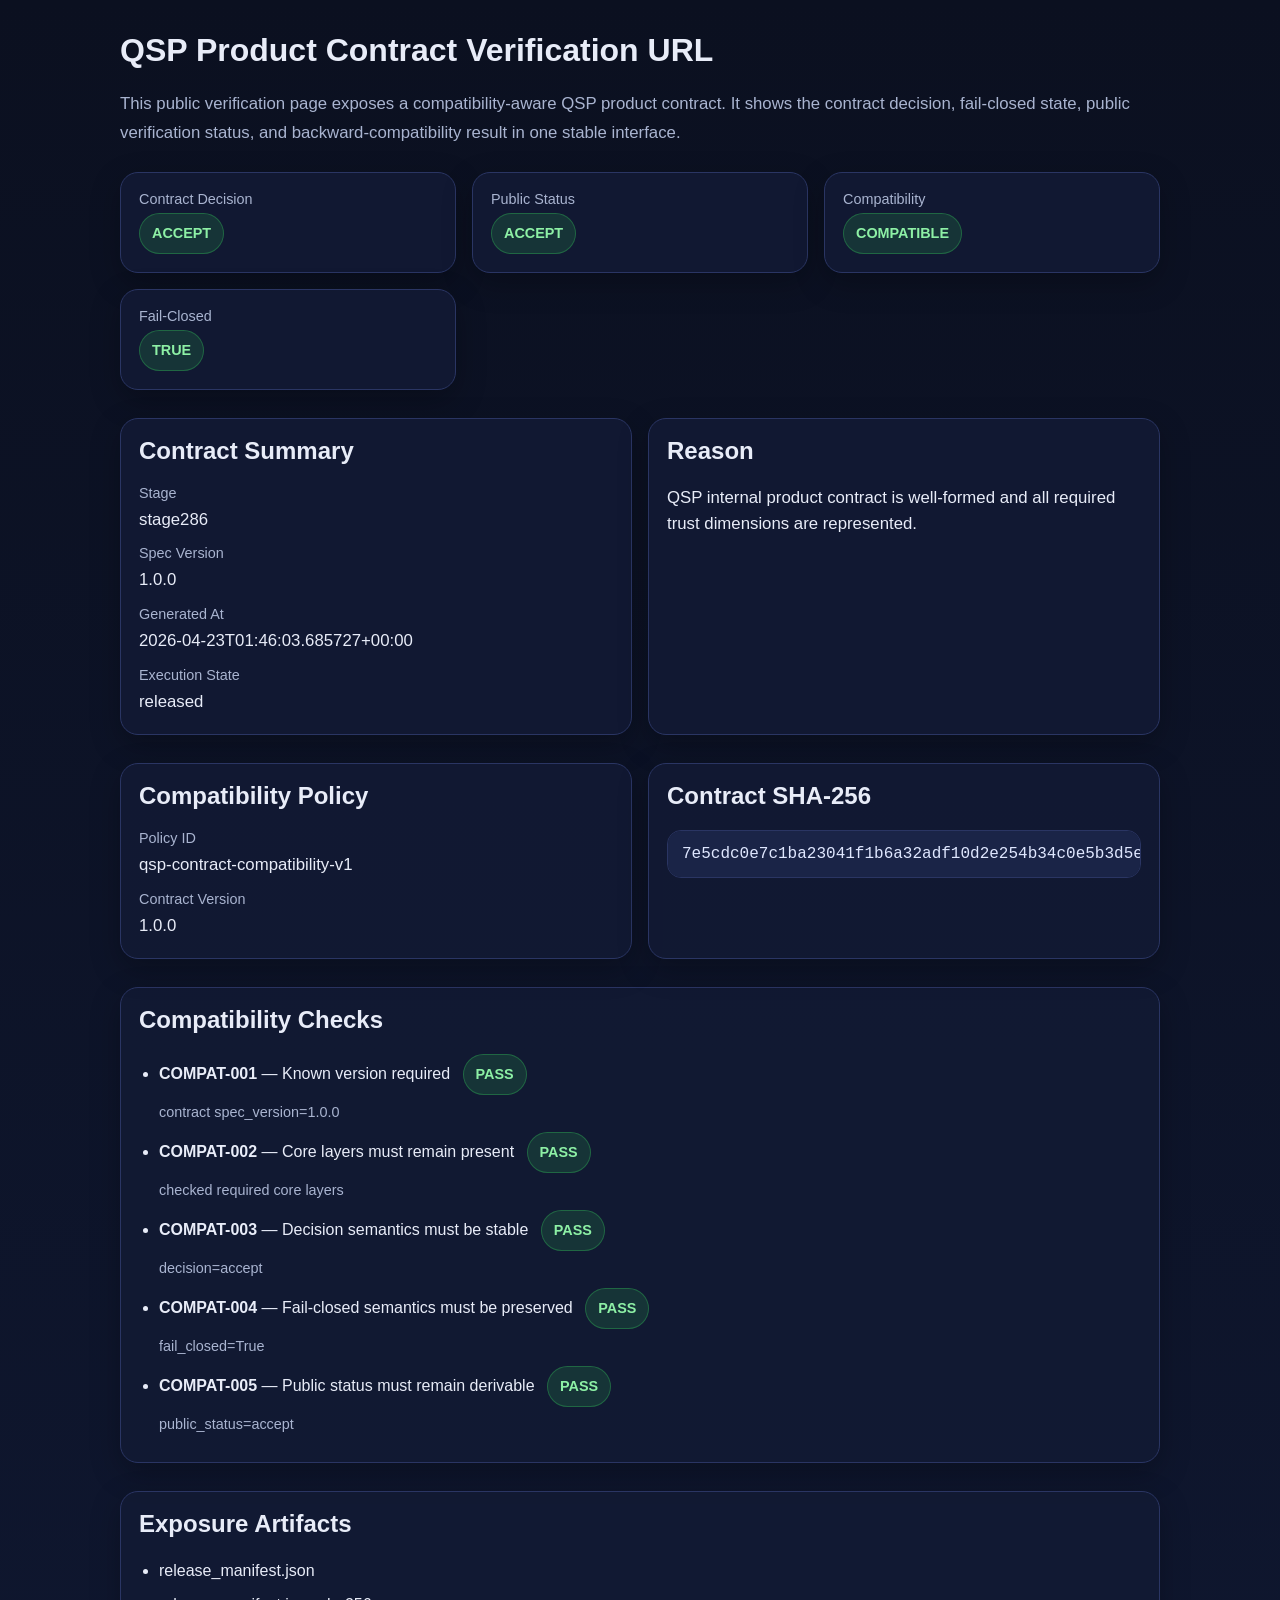
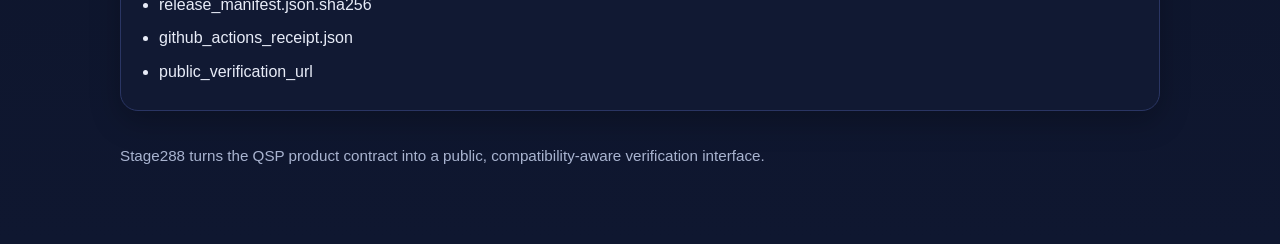
==== web/index.html @ 9a9c1898 "Stage288: add compatibility-aware verification URL" ====
<!DOCTYPE html>
<html lang="en">
<head>
  <meta charset="UTF-8" />
  <meta name="viewport" content="width=device-width, initial-scale=1.0" />
  <title>Stage288 Verification URL</title>
  <link rel="stylesheet" href="./style.css" />
</head>
<body>
  <div class="container">
    <div id="app">
      <div class="card">Loading verification page...</div>
    </div>
  </div>
  <script src="./app.js"></script>
</body>
</html>
---- web/style.css ----
:root {
  --bg: #0b1020;
  --panel: #121933;
  --panel-2: #1a2447;
  --text: #e8ecf8;
  --muted: #a9b4d0;
  --ok: #35c759;
  --warn: #ffcc00;
  --bad: #ff453a;
  --line: #2a3563;
  --accent: #7aa2ff;
}

* {
  box-sizing: border-box;
}

body {
  margin: 0;
  font-family: -apple-system, BlinkMacSystemFont, "Segoe UI", sans-serif;
  background: linear-gradient(180deg, #0b1020 0%, #0f1730 100%);
  color: var(--text);
}

.container {
  max-width: 1080px;
  margin: 0 auto;
  padding: 32px 20px 80px;
}

h1, h2, h3 {
  margin-top: 0;
}

.hero {
  margin-bottom: 24px;
}

.hero p {
  color: var(--muted);
  font-size: 1.05rem;
  line-height: 1.7;
}

.grid {
  display: grid;
  grid-template-columns: repeat(auto-fit, minmax(280px, 1fr));
  gap: 16px;
}

.card {
  background: rgba(18, 25, 51, 0.92);
  border: 1px solid var(--line);
  border-radius: 18px;
  padding: 18px;
  box-shadow: 0 10px 30px rgba(0, 0, 0, 0.25);
}

.label {
  color: var(--muted);
  font-size: 0.9rem;
  margin-bottom: 6px;
}

.value {
  font-size: 1.05rem;
  line-height: 1.6;
  word-break: break-word;
}

.badge {
  display: inline-block;
  padding: 8px 12px;
  border-radius: 999px;
  font-weight: 700;
  font-size: 0.9rem;
}

.badge.ok {
  background: rgba(53, 199, 89, 0.16);
  color: #8df0a5;
  border: 1px solid rgba(53, 199, 89, 0.35);
}

.badge.warn {
  background: rgba(255, 204, 0, 0.14);
  color: #ffe27a;
  border: 1px solid rgba(255, 204, 0, 0.35);
}

.badge.bad {
  background: rgba(255, 69, 58, 0.14);
  color: #ff9d96;
  border: 1px solid rgba(255, 69, 58, 0.35);
}

.section {
  margin-top: 28px;
}

ul {
  margin: 10px 0 0;
  padding-left: 20px;
}

li {
  margin: 8px 0;
  line-height: 1.6;
}

code, pre {
  font-family: ui-monospace, SFMono-Regular, Menlo, Monaco, Consolas, monospace;
}

pre {
  background: var(--panel-2);
  border: 1px solid var(--line);
  border-radius: 14px;
  padding: 14px;
  overflow-x: auto;
  color: #dfe7ff;
}

.footer {
  margin-top: 36px;
  color: var(--muted);
  font-size: 0.95rem;
}
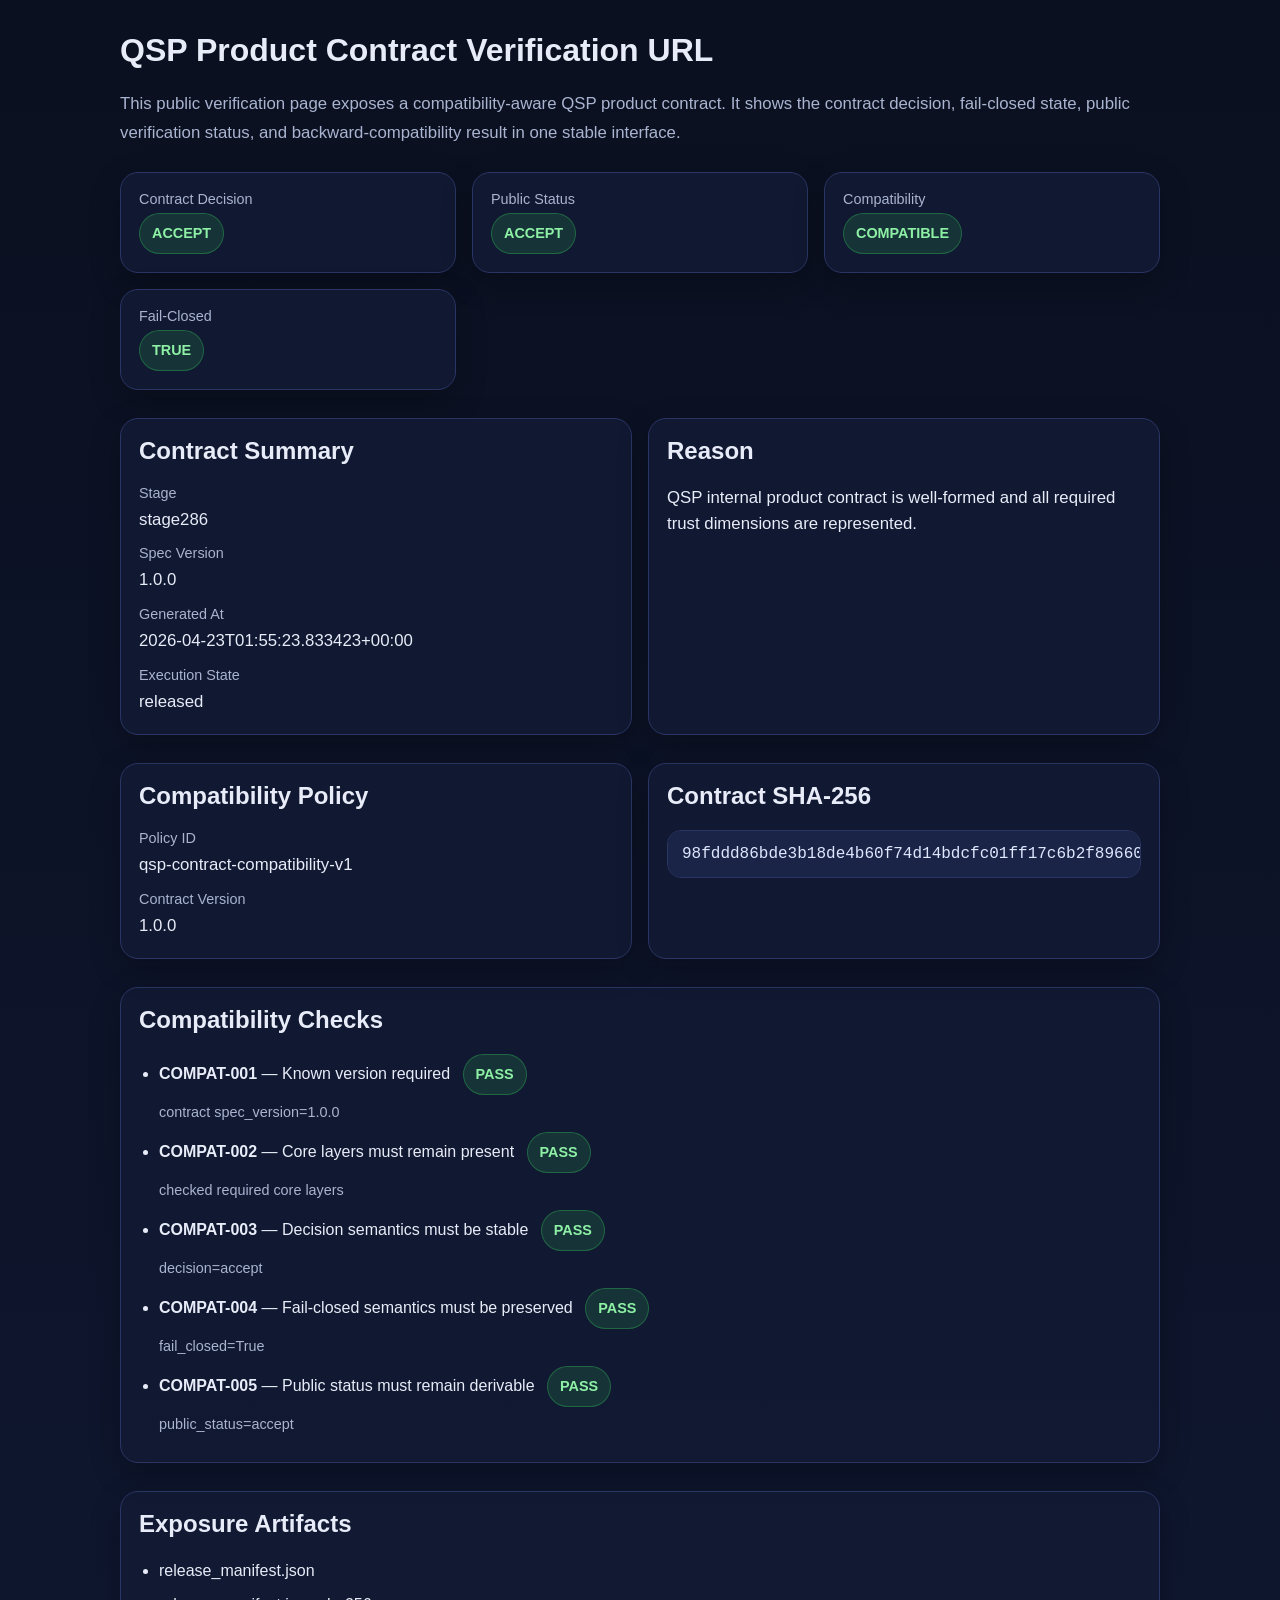
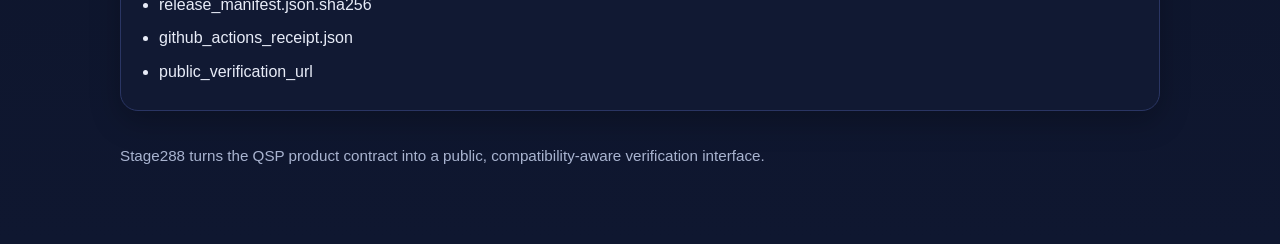
==== commit 4a6e2707: "Stage288: bump pages build marker" ====
--- a/web/index.html
+++ b/web/index.html
@@ -1,6 +1,7 @@
 <!DOCTYPE html>
 <html lang="en">
 <head>
+  <meta name="stage288-build" content="2026-04-23T11:15:00+09:00" />
   <meta charset="UTF-8" />
   <meta name="viewport" content="width=device-width, initial-scale=1.0" />
   <title>Stage288 Verification URL</title>
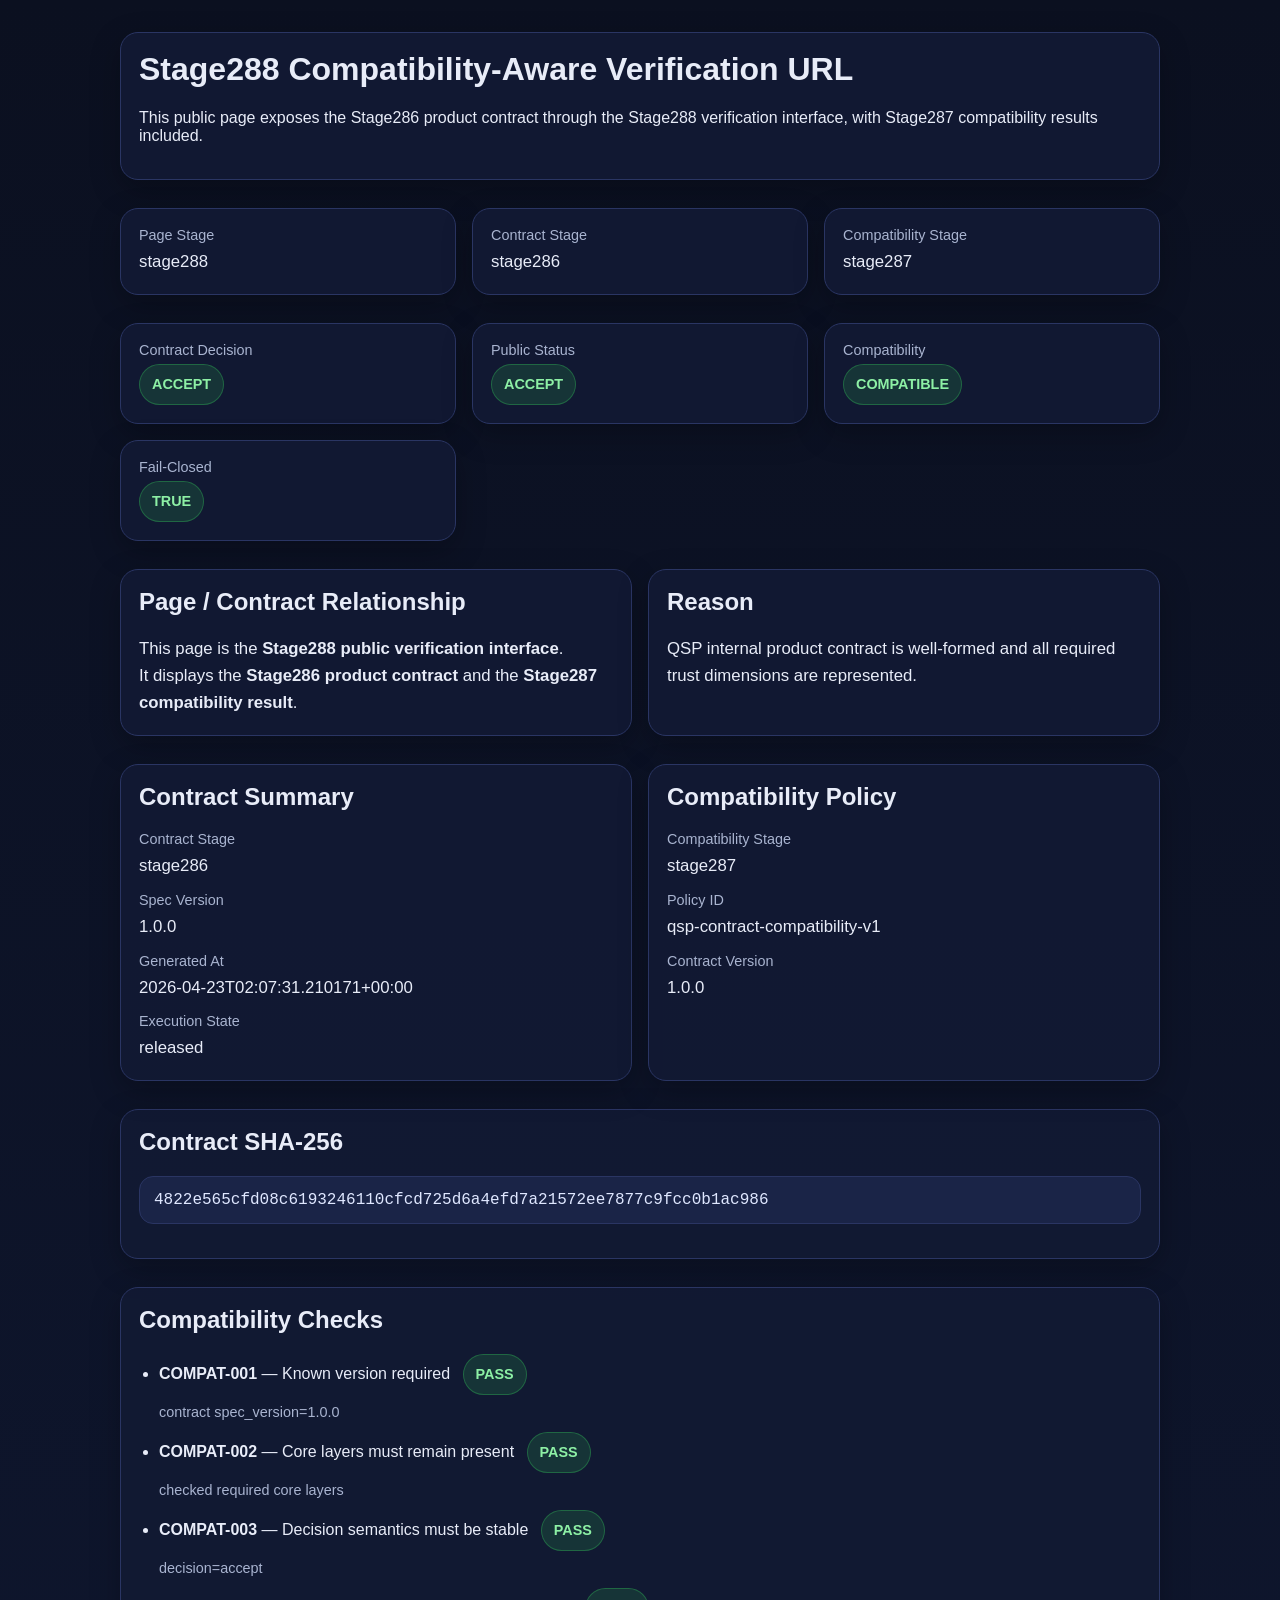
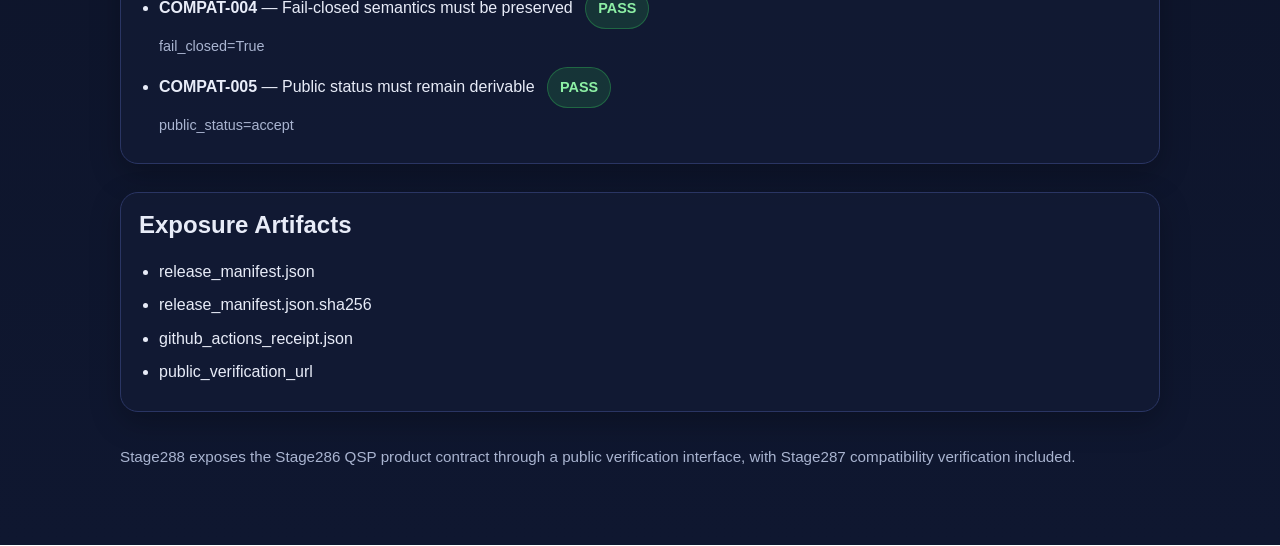
==== commit 5f25afd2: "Stage288: clarify page stage, contract stage, and compatibility stage in verification UI" ====
--- a/web/index.html
+++ b/web/index.html
@@ -1,10 +1,10 @@
 <!DOCTYPE html>
 <html lang="en">
 <head>
-  <meta name="stage288-build" content="2026-04-23T11:15:00+09:00" />
   <meta charset="UTF-8" />
   <meta name="viewport" content="width=device-width, initial-scale=1.0" />
-  <title>Stage288 Verification URL</title>
+  <meta name="stage288-build" content="2026-04-23T12:10:00+09:00" />
+  <title>Stage288 Compatibility-Aware Verification URL</title>
   <link rel="stylesheet" href="./style.css" />
 </head>
 <body>
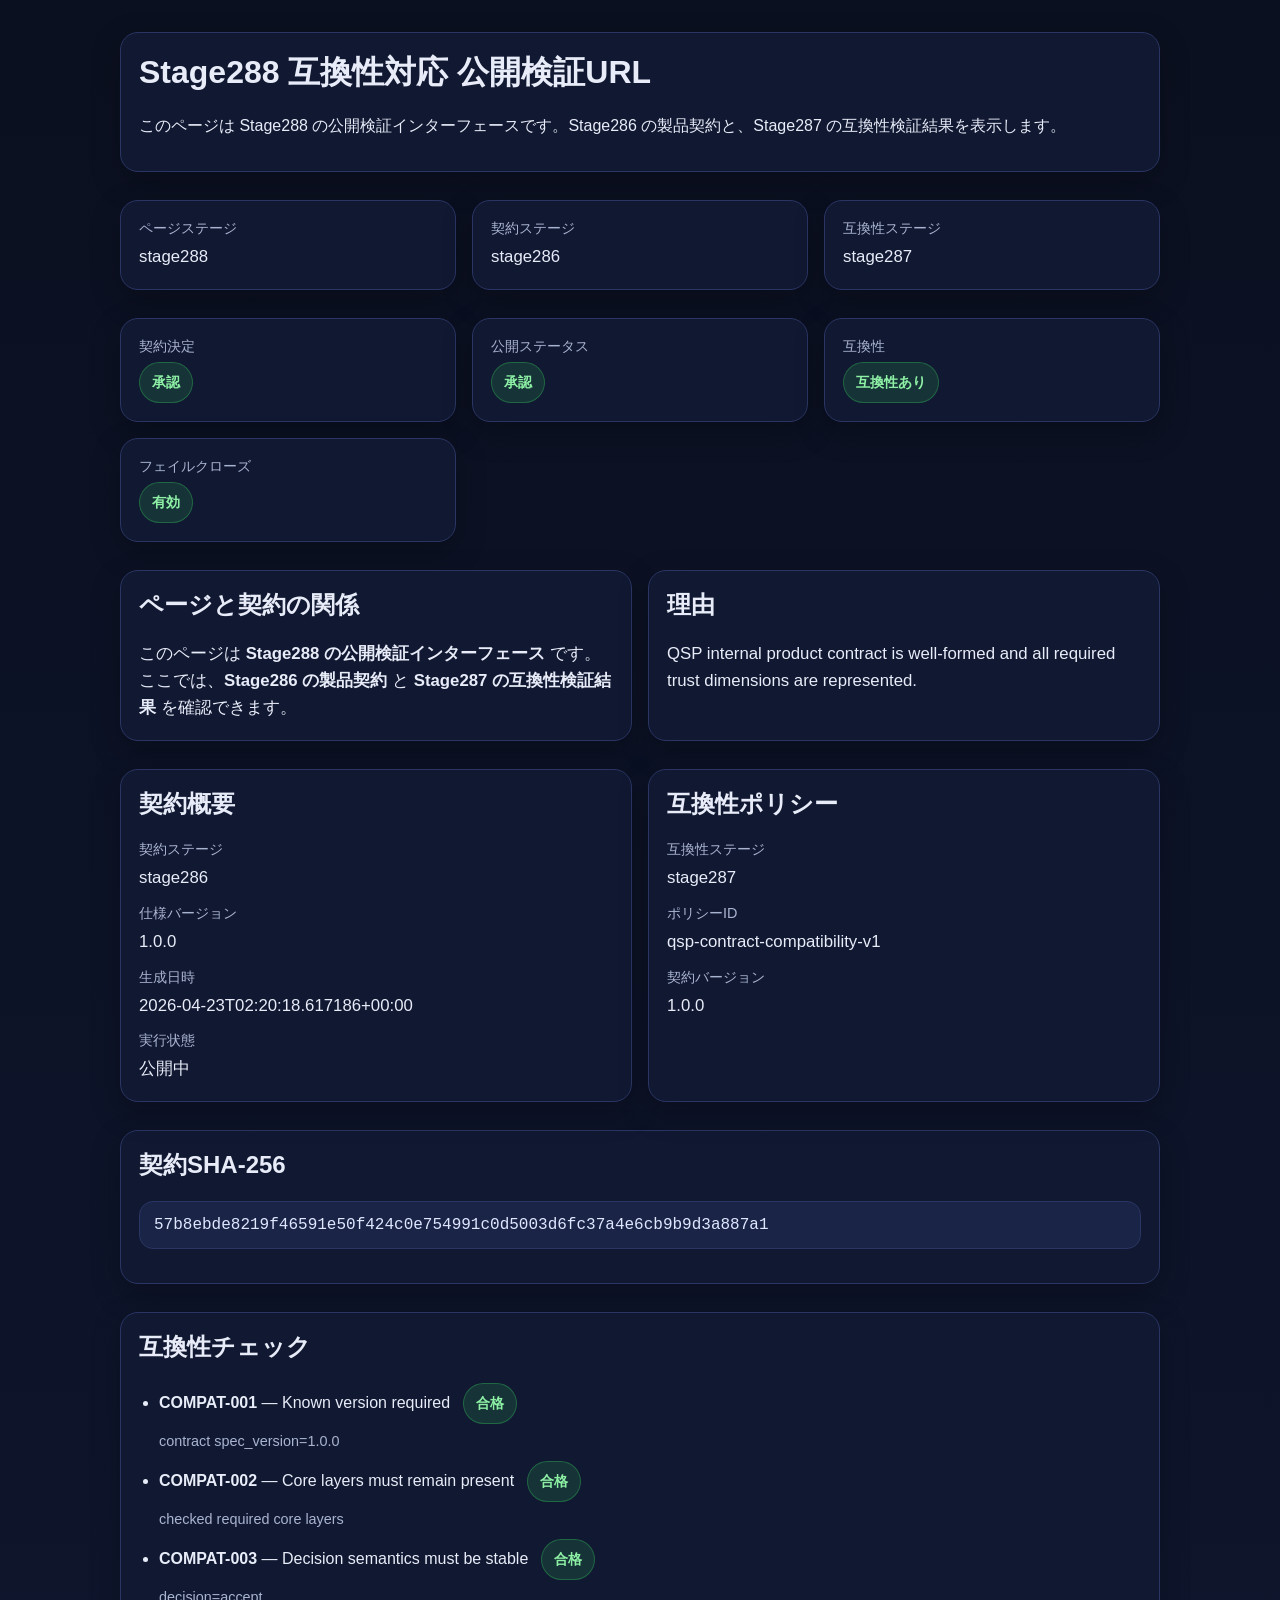
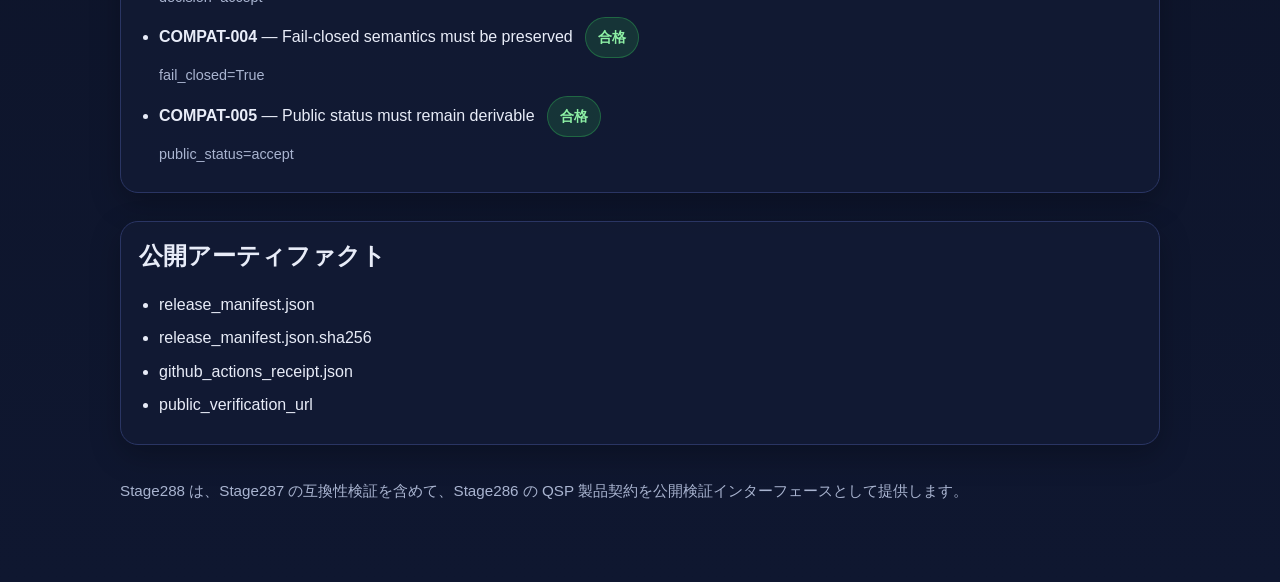
==== commit ed20ffd2: "Stage288: refine Japanese UI wording for verification page" ====
--- a/web/index.html
+++ b/web/index.html
@@ -1,16 +1,16 @@
 <!DOCTYPE html>
-<html lang="en">
+<html lang="ja">
 <head>
   <meta charset="UTF-8" />
   <meta name="viewport" content="width=device-width, initial-scale=1.0" />
-  <meta name="stage288-build" content="2026-04-23T12:10:00+09:00" />
-  <title>Stage288 Compatibility-Aware Verification URL</title>
+  <meta name="stage288-build" content="2026-04-23T12:30:00+09:00" />
+  <title>Stage288 互換性対応 公開検証URL</title>
   <link rel="stylesheet" href="./style.css" />
 </head>
 <body>
   <div class="container">
     <div id="app">
-      <div class="card">Loading verification page...</div>
+      <div class="card">検証ページを読み込んでいます...</div>
     </div>
   </div>
   <script src="./app.js"></script>
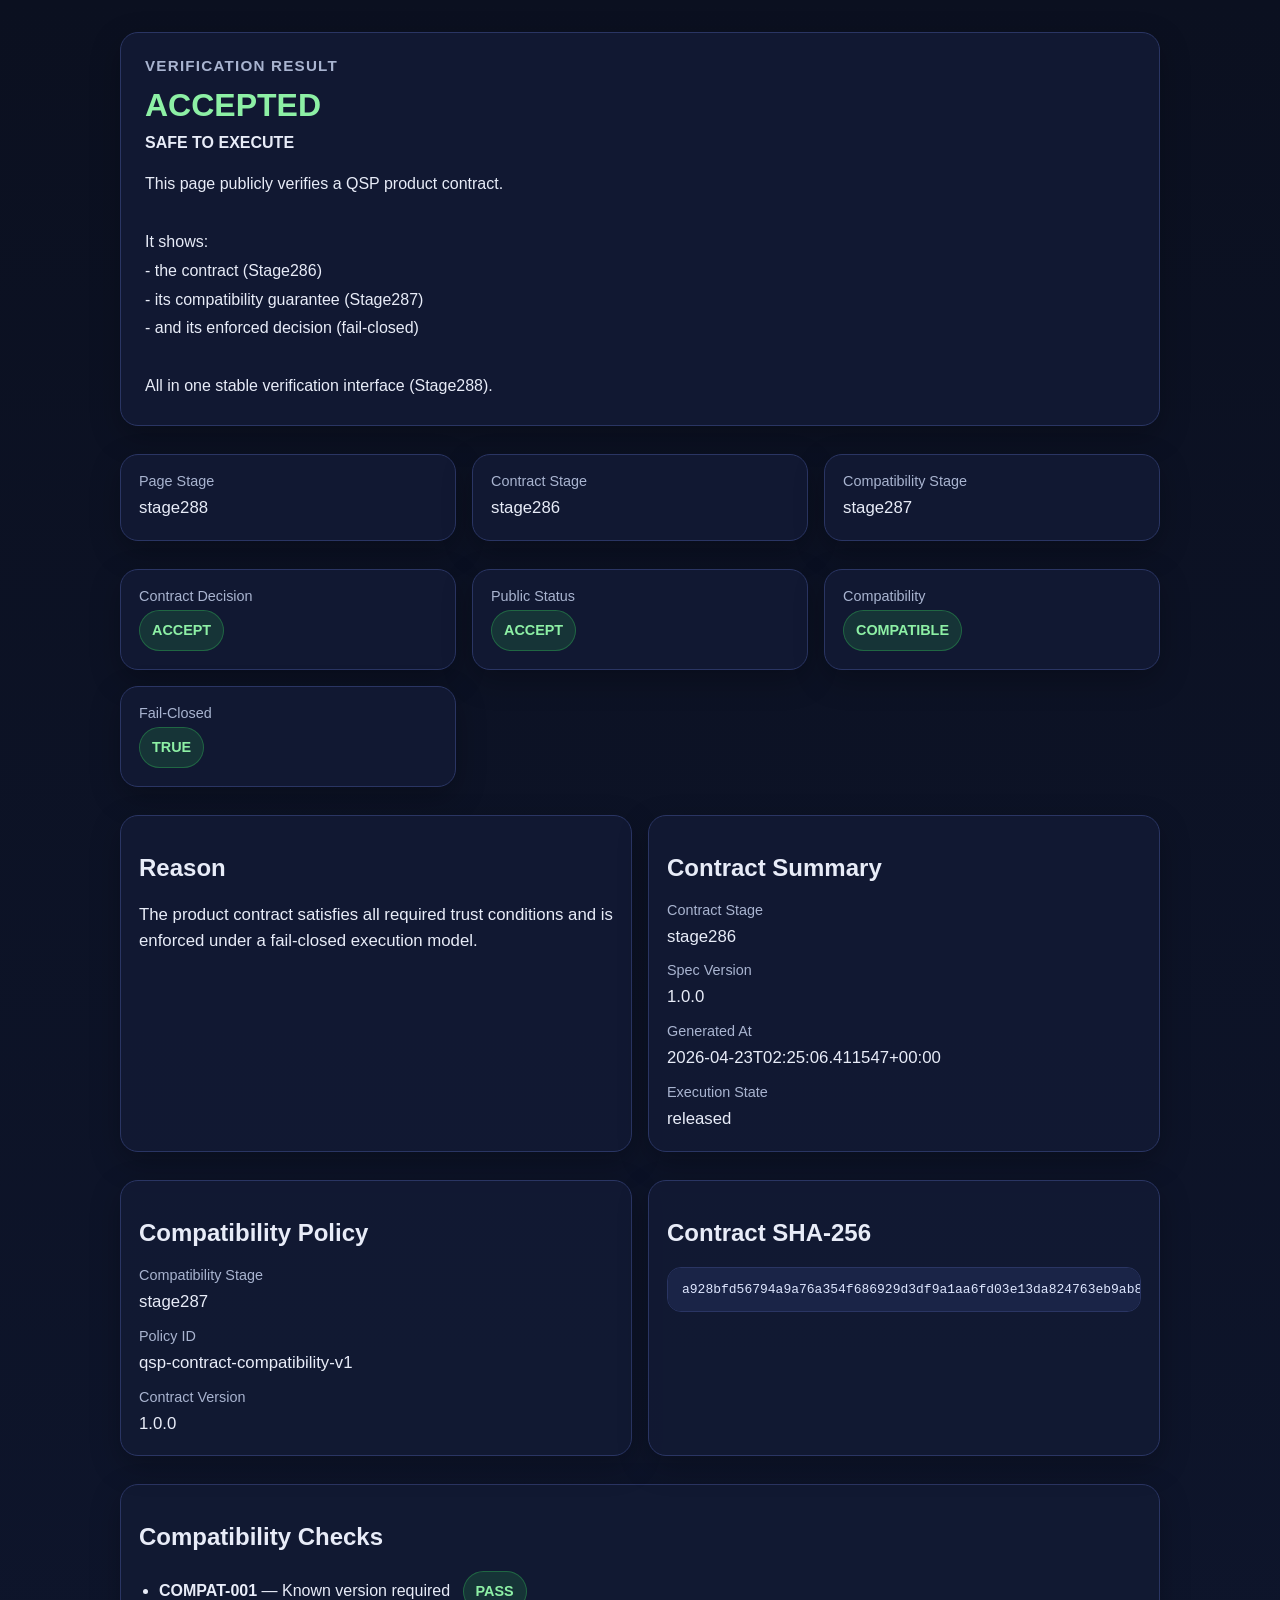
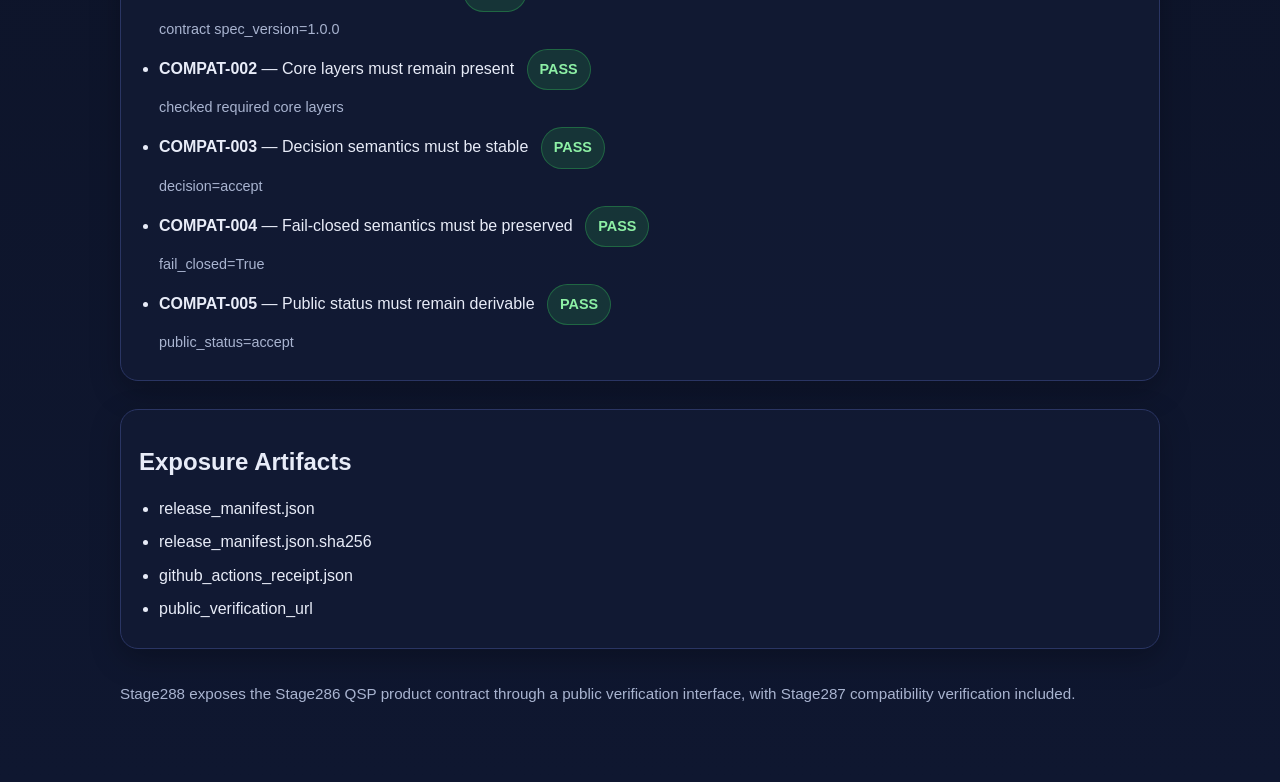
==== commit 36f3b693: "Stage288: improve verification UI clarity and highlight result" ====
--- a/web/index.html
+++ b/web/index.html
@@ -1,16 +1,16 @@
 <!DOCTYPE html>
-<html lang="ja">
+<html lang="en">
 <head>
   <meta charset="UTF-8" />
   <meta name="viewport" content="width=device-width, initial-scale=1.0" />
-  <meta name="stage288-build" content="2026-04-23T12:30:00+09:00" />
-  <title>Stage288 互換性対応 公開検証URL</title>
+  <meta name="stage288-build" content="2026-04-23T12:45:00+09:00" />
+  <title>Stage288 Compatibility-Aware Verification URL</title>
   <link rel="stylesheet" href="./style.css" />
 </head>
 <body>
   <div class="container">
     <div id="app">
-      <div class="card">検証ページを読み込んでいます...</div>
+      <div class="card">Loading verification page...</div>
     </div>
   </div>
   <script src="./app.js"></script>
--- a/web/style.css
+++ b/web/style.css
@@ -8,12 +8,9 @@
   --warn: #ffcc00;
   --bad: #ff453a;
   --line: #2a3563;
-  --accent: #7aa2ff;
 }
 
-* {
-  box-sizing: border-box;
-}
+* { box-sizing: border-box; }
 
 body {
   margin: 0;
@@ -28,32 +25,18 @@
   padding: 32px 20px 80px;
 }
 
-h1, h2, h3 {
-  margin-top: 0;
-}
-
-.hero {
-  margin-bottom: 24px;
-}
-
-.hero p {
-  color: var(--muted);
-  font-size: 1.05rem;
-  line-height: 1.7;
+.card {
+  background: rgba(18, 25, 51, 0.92);
+  border: 1px solid var(--line);
+  border-radius: 18px;
+  padding: 18px;
+  box-shadow: 0 10px 30px rgba(0,0,0,0.25);
 }
 
 .grid {
   display: grid;
   grid-template-columns: repeat(auto-fit, minmax(280px, 1fr));
   gap: 16px;
-}
-
-.card {
-  background: rgba(18, 25, 51, 0.92);
-  border: 1px solid var(--line);
-  border-radius: 18px;
-  padding: 18px;
-  box-shadow: 0 10px 30px rgba(0, 0, 0, 0.25);
 }
 
 .label {
@@ -76,41 +59,14 @@
   font-size: 0.9rem;
 }
 
-.badge.ok {
-  background: rgba(53, 199, 89, 0.16);
-  color: #8df0a5;
-  border: 1px solid rgba(53, 199, 89, 0.35);
-}
+.badge.ok { background: rgba(53,199,89,0.16); color: #8df0a5; border: 1px solid rgba(53,199,89,0.35); }
+.badge.warn { background: rgba(255,204,0,0.14); color: #ffe27a; border: 1px solid rgba(255,204,0,0.35); }
+.badge.bad { background: rgba(255,69,58,0.14); color: #ff9d96; border: 1px solid rgba(255,69,58,0.35); }
 
-.badge.warn {
-  background: rgba(255, 204, 0, 0.14);
-  color: #ffe27a;
-  border: 1px solid rgba(255, 204, 0, 0.35);
-}
+.section { margin-top: 28px; }
 
-.badge.bad {
-  background: rgba(255, 69, 58, 0.14);
-  color: #ff9d96;
-  border: 1px solid rgba(255, 69, 58, 0.35);
-}
-
-.section {
-  margin-top: 28px;
-}
-
-ul {
-  margin: 10px 0 0;
-  padding-left: 20px;
-}
-
-li {
-  margin: 8px 0;
-  line-height: 1.6;
-}
-
-code, pre {
-  font-family: ui-monospace, SFMono-Regular, Menlo, Monaco, Consolas, monospace;
-}
+ul { margin: 10px 0 0; padding-left: 20px; }
+li { margin: 8px 0; line-height: 1.6; }
 
 pre {
   background: var(--panel-2);
@@ -126,3 +82,39 @@
   color: var(--muted);
   font-size: 0.95rem;
 }
+
+.hero {
+  padding: 24px;
+  margin-bottom: 24px;
+}
+
+.hero-title {
+  color: var(--muted);
+  font-size: 0.95rem;
+  font-weight: 700;
+  letter-spacing: 0.08em;
+  margin-bottom: 12px;
+}
+
+.hero-status {
+  font-size: 2rem;
+  font-weight: 800;
+  line-height: 1.2;
+  margin-bottom: 10px;
+}
+
+.hero-substatus {
+  font-size: 1rem;
+  font-weight: 700;
+  margin-bottom: 18px;
+}
+
+.hero-summary {
+  color: var(--text);
+  line-height: 1.8;
+  white-space: pre-line;
+}
+
+.ok-text { color: #8df0a5; }
+.warn-text { color: #ffe27a; }
+.bad-text { color: #ff9d96; }
